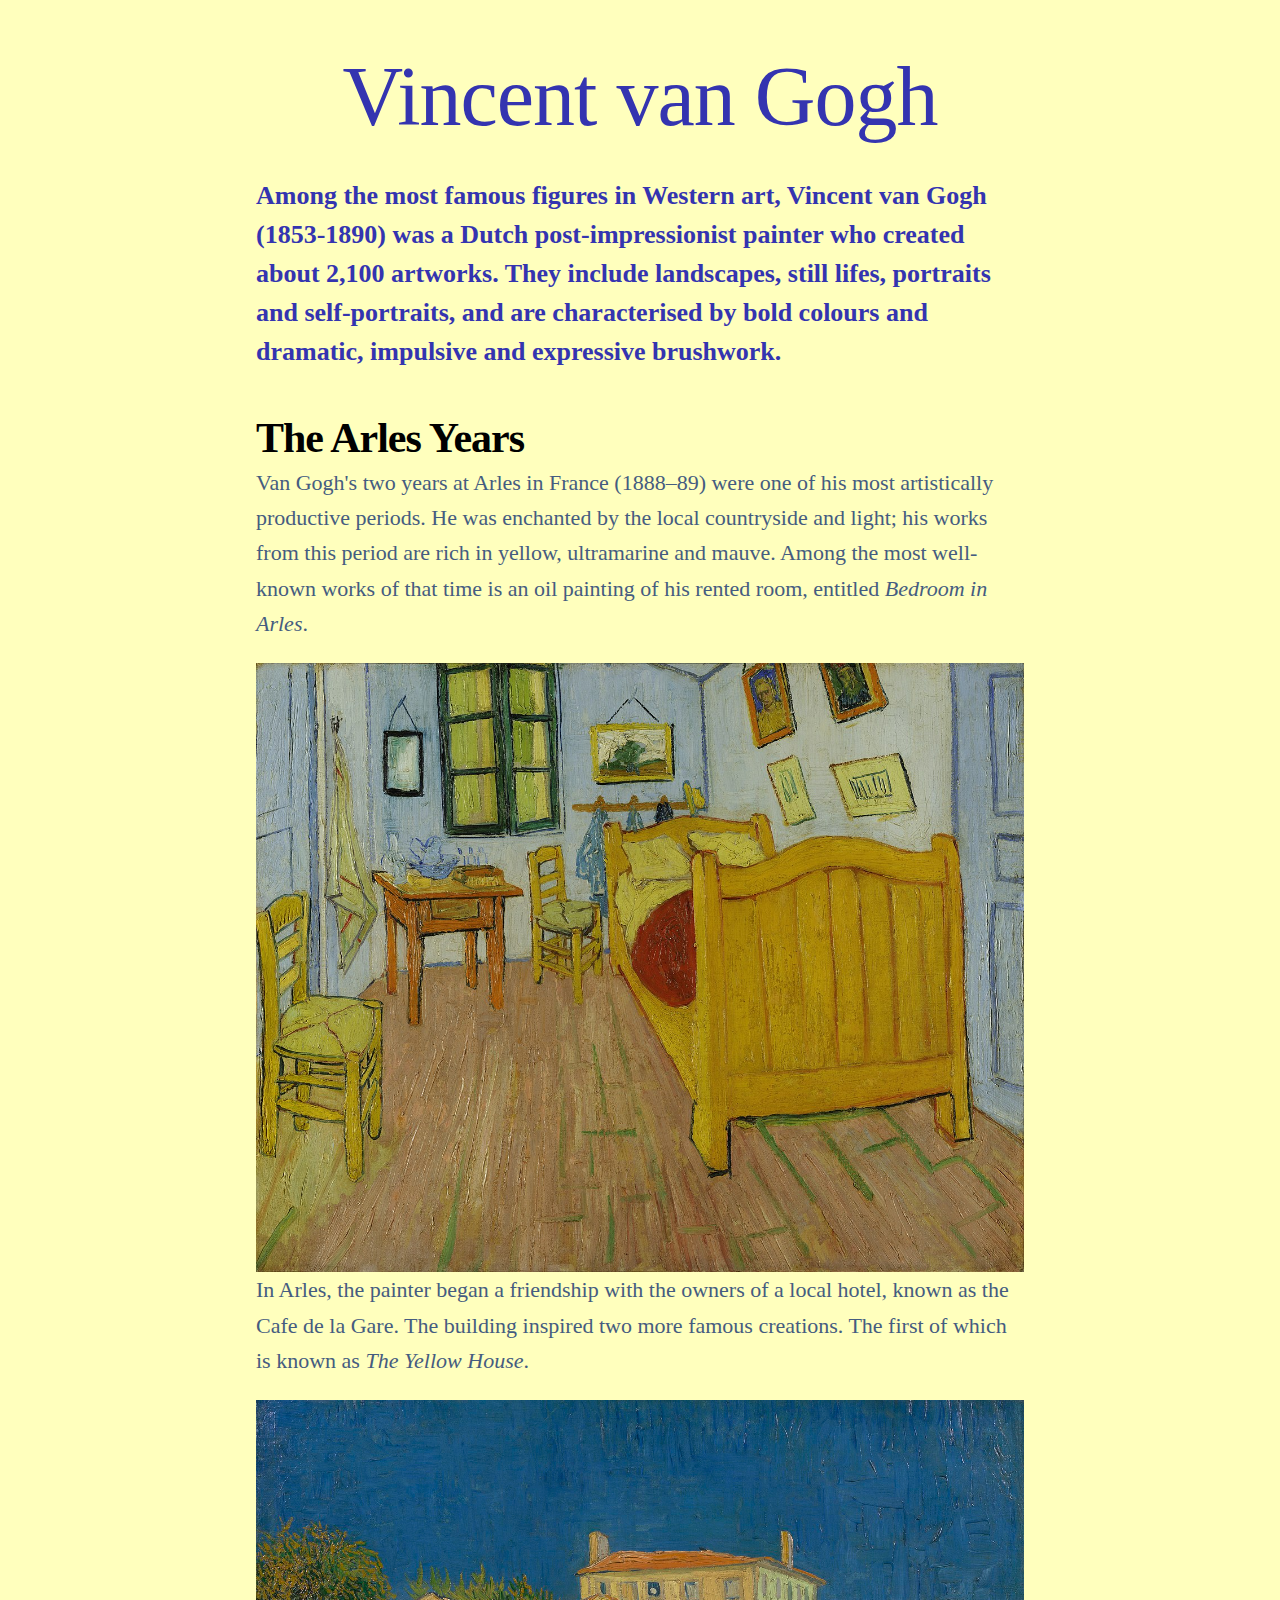
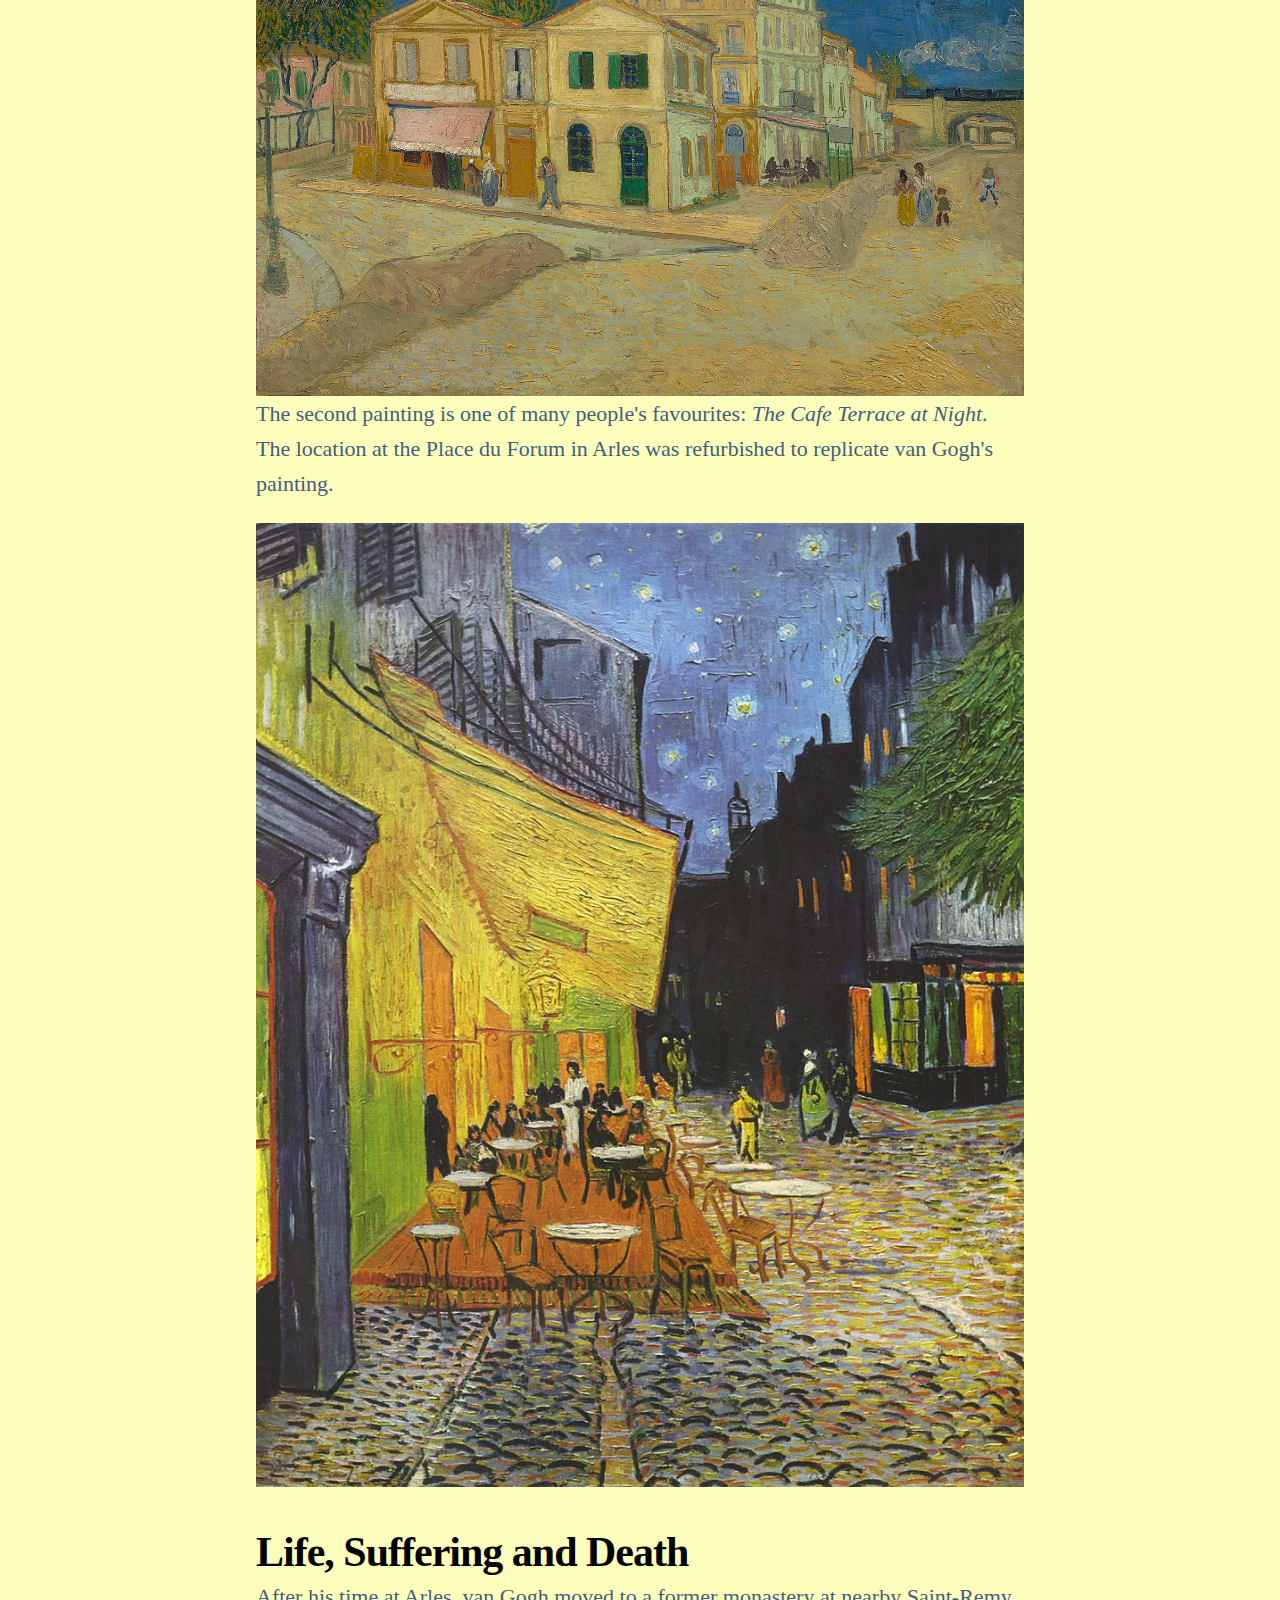
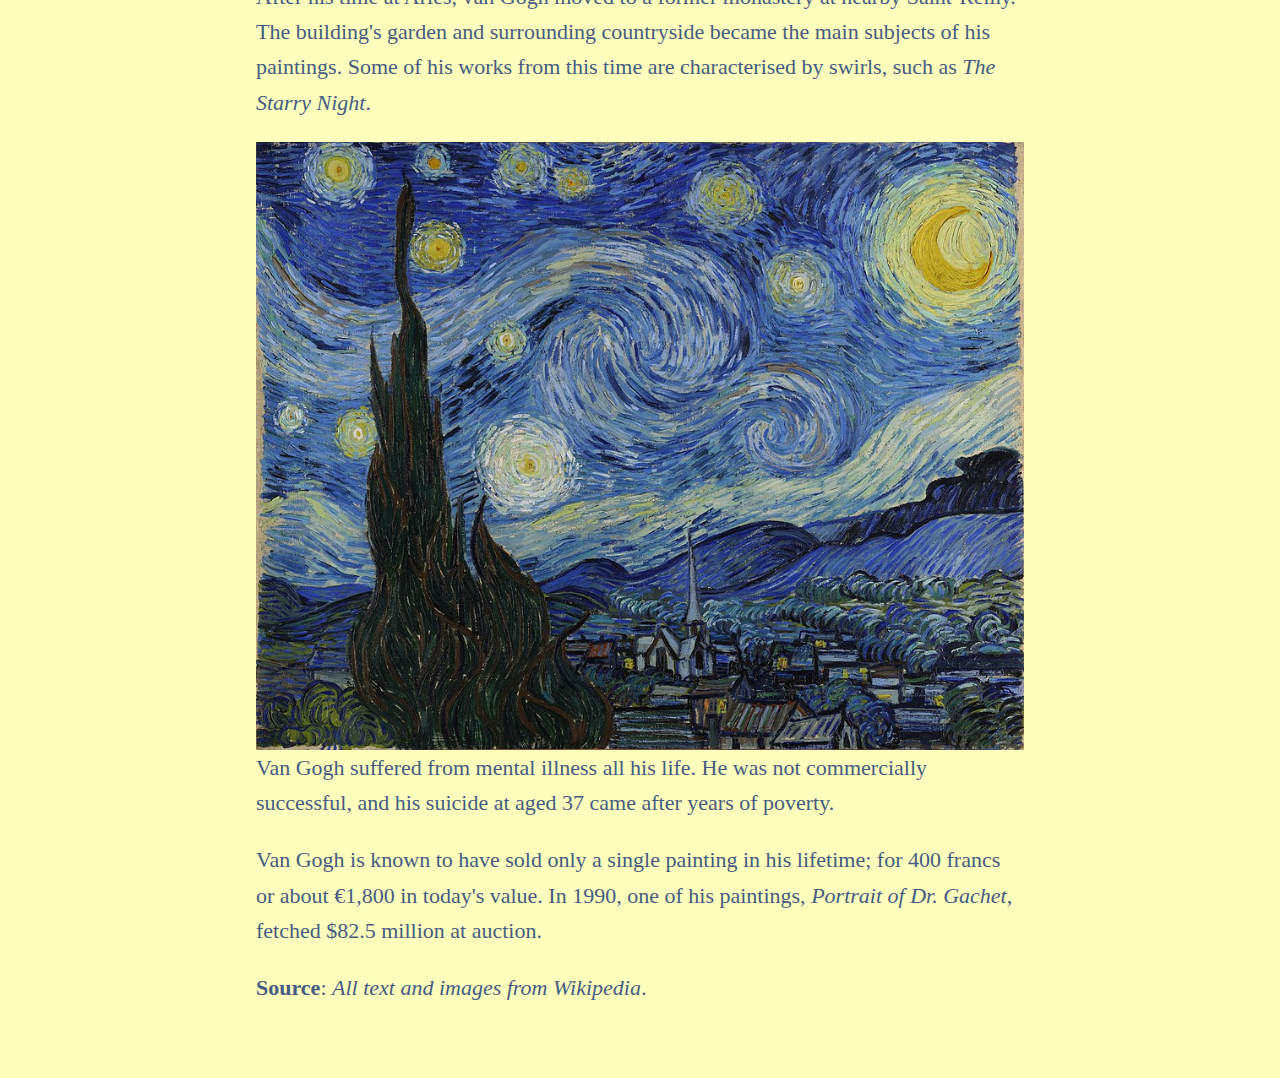
==== exercises/page-5.html @ 4f65fa59 "Add files via upload" ====
<!DOCTYPE html>
<html lang="en">
<head>
    <meta charset="UTF-8">
    <meta name="viewport" content="width=device-width, initial-scale=1.0">

    <title>Vincent van Gogh</title>
    <meta name="description" content="The Dutch post-impressionist whose works are characterised by bold colours and dramatic, impulsive and expressive brushwork.">

    <link rel="stylesheet" href="assets/css/style-5.css">

</head>


<body>
    
<h1>Vincent van Gogh</h1>

<h2>Among the most famous figures in Western art, Vincent van Gogh (1853-1890) was a Dutch post-impressionist painter who created about 2,100 artworks. They include landscapes, still lifes, portraits and self-portraits, and are characterised by bold colours and dramatic, impulsive and expressive brushwork.</h2>

<h3>The Arles Years</h3>
<p>Van Gogh's two years at Arles in France (1888–89) were one of his most artistically productive periods. He was enchanted by the local countryside and light; his works from this period are rich in yellow, ultramarine and mauve. Among the most well-known works of that time is an oil painting of his rented room, entitled <i>Bedroom in Arles</i>.</p>

<img src="assets/img/bedroom-arles-van-gogh.jpg" alt="Bedroom in Arles, van Gogh"> 

<p>In Arles, the painter began a friendship with the owners of a local hotel, known as the Cafe de la Gare. The building inspired two more famous creations. The first of which is known as <i>The Yellow House</i>.</p>  

<img src="assets/img/yellow-house-van-gogh.jpg" alt="The Yellow House, van Gogh">  

<p>The second painting is one of many people's favourites: <i>The Cafe Terrace at Night</i>. The location at the Place du Forum in Arles was refurbished to replicate van Gogh's painting.</p>

<img src="assets/img/cafe-terrace-at-night-van-gogh.jpg" alt="The Cafe Terrace at Night, van Gogh">  

<h3>Life, Suffering and Death</h3>

<p>After his time at Arles, van Gogh moved to a former monastery at nearby Saint-Remy. The building's garden and surrounding countryside became the main subjects of his paintings. Some of his works from this time are characterised by swirls, such as <i>The Starry Night</i>.</p>

<img src="assets/img/starry-night-van-gogh.jpg" alt="Starry Night, van Gogh">  

<p>Van Gogh suffered from mental illness all his life. He was not commercially successful, and his suicide at aged 37 came after years of poverty.</p>

<p>Van Gogh is known to have sold only a single painting in his lifetime; for 400 francs or about €1,800 in today's value. In 1990, one of his paintings, <i>Portrait of Dr. Gachet</i>, fetched $82.5 million at auction.</p>



<p><b>Source</b>: <i>All text and images from Wikipedia</i>.</p>

</body>
</html>
---- exercises/assets/css/style-5.css ----
/*  ============= WEB BROWSER RESETS ============ */
* { margin: 0; padding: 0; border: none }
*, *::before, *::after { box-sizing: border-box }
html { height: 100%; font-size: 100%; font: inherit; vertical-align: baseline;
scroll-behavior: smooth; scroll-padding-top: 20px }
body { max-width: 1920px; line-height: 1.5; margin-left: auto; margin-right: auto; 
min-height: 100vh; text-rendering: optimizeSpeed }  
img { width: 100%; height: auto; display: block }
h1, h2, h3, h4 { width: 100% }
input, button, textarea, select { font: inherit }

/* ================= ENDS ================ */

/* Desktops */
@media (min-width: 768px) { body { padding: 4% 20% } }

/* Mobiles */
@media (max-width: 767px) { body { padding: 12% 8% } }


/* Web page */
body {
    background-color: #FFFFBD;
}

/* Main heading */
h1 {
    font-family: serif;    
    font-size: 84px;
    line-height: 1.1;
    font-weight: normal;
    color: #3434B0;
    letter-spacing: -1px;
    text-align: center;
    margin-bottom: 32px;
}

/* Small headings */
h2 {
    font-family: serif;    
    font-size: 26px;
    color:#3434B0;
    line-height: 1.5;
    margin-bottom: 42px;
}

/* Smaller headings */
h3 {
    font-family: serif;    
    font-size: 42px;
    color: #000;
    letter-spacing:-1px;
    margin-top: 40px;
    margin-bottom: 2px;
    line-height: 1.2;
}

/* Text paragraphs */
p {
    font-family: serif;
    font-size: 22px;
    color: #455C80;
    line-height: 1.6;
    margin-top: 0;
    margin-bottom: 22px;
}
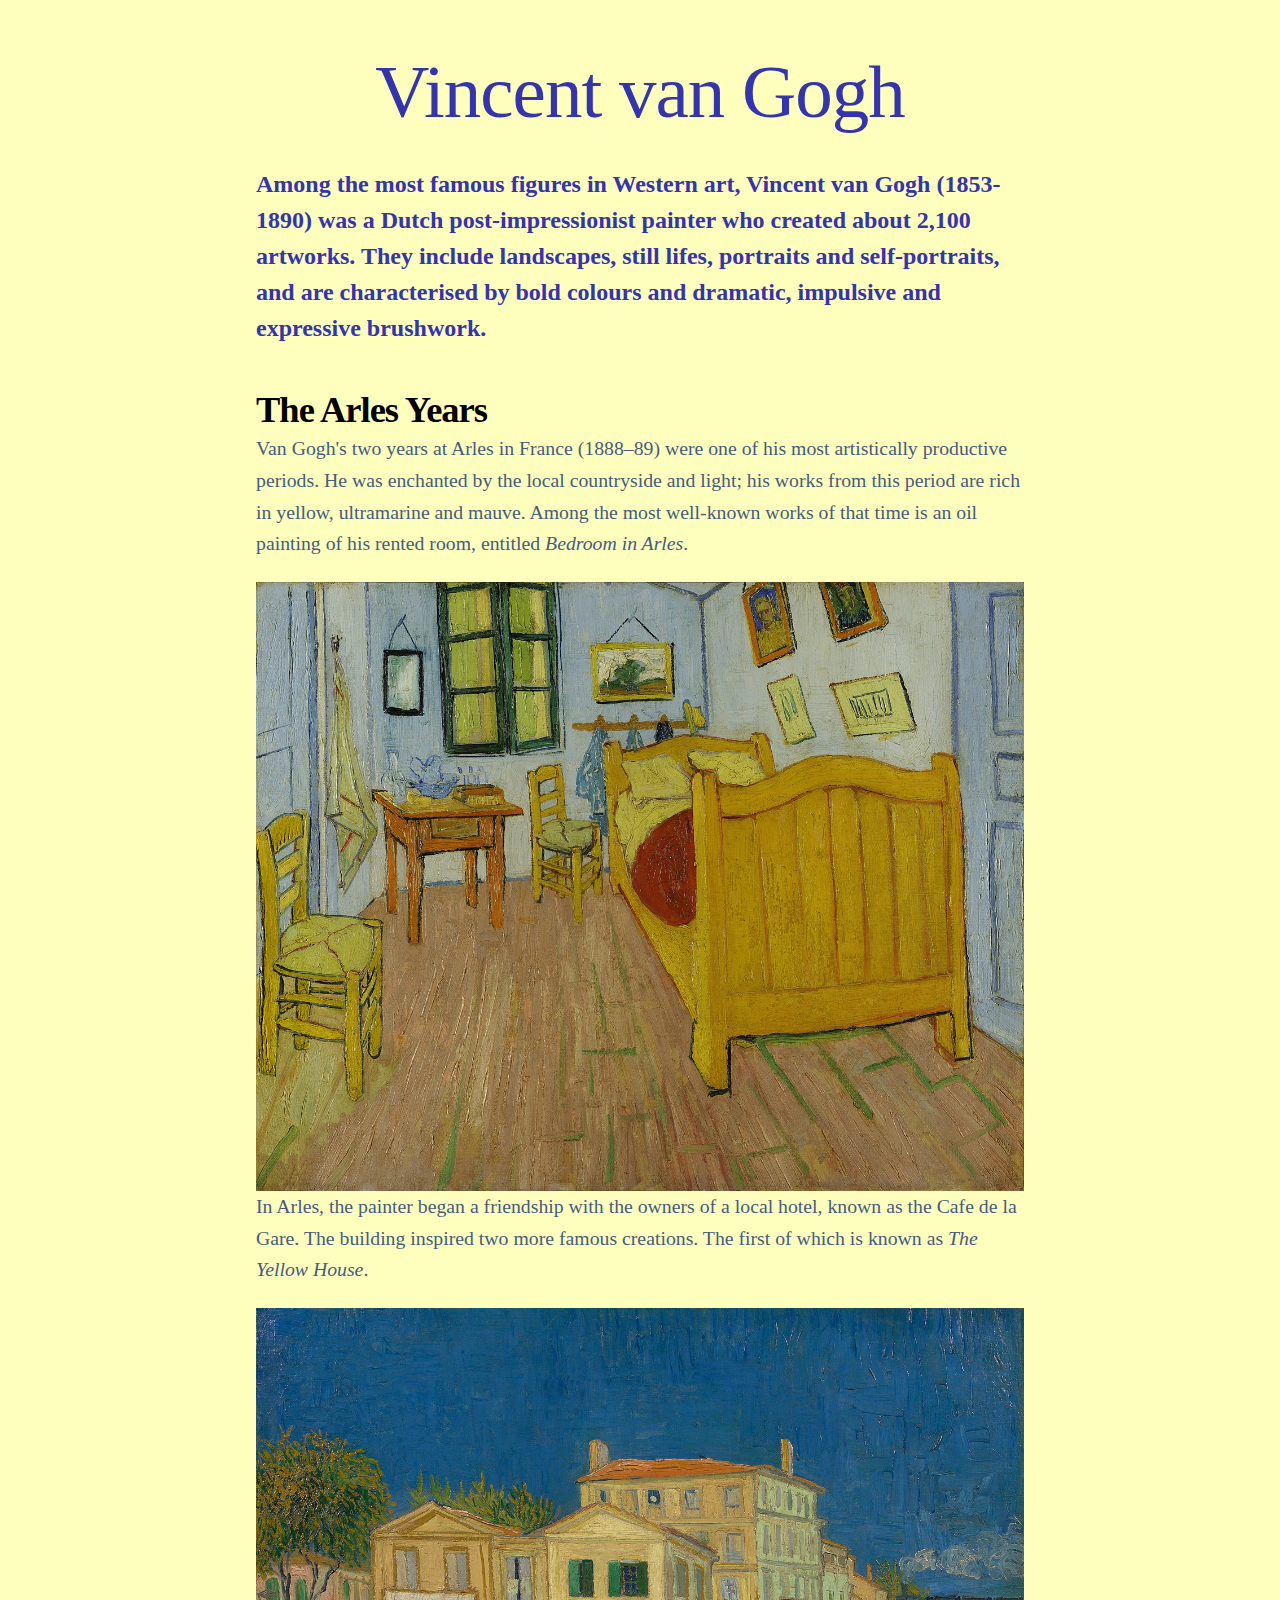
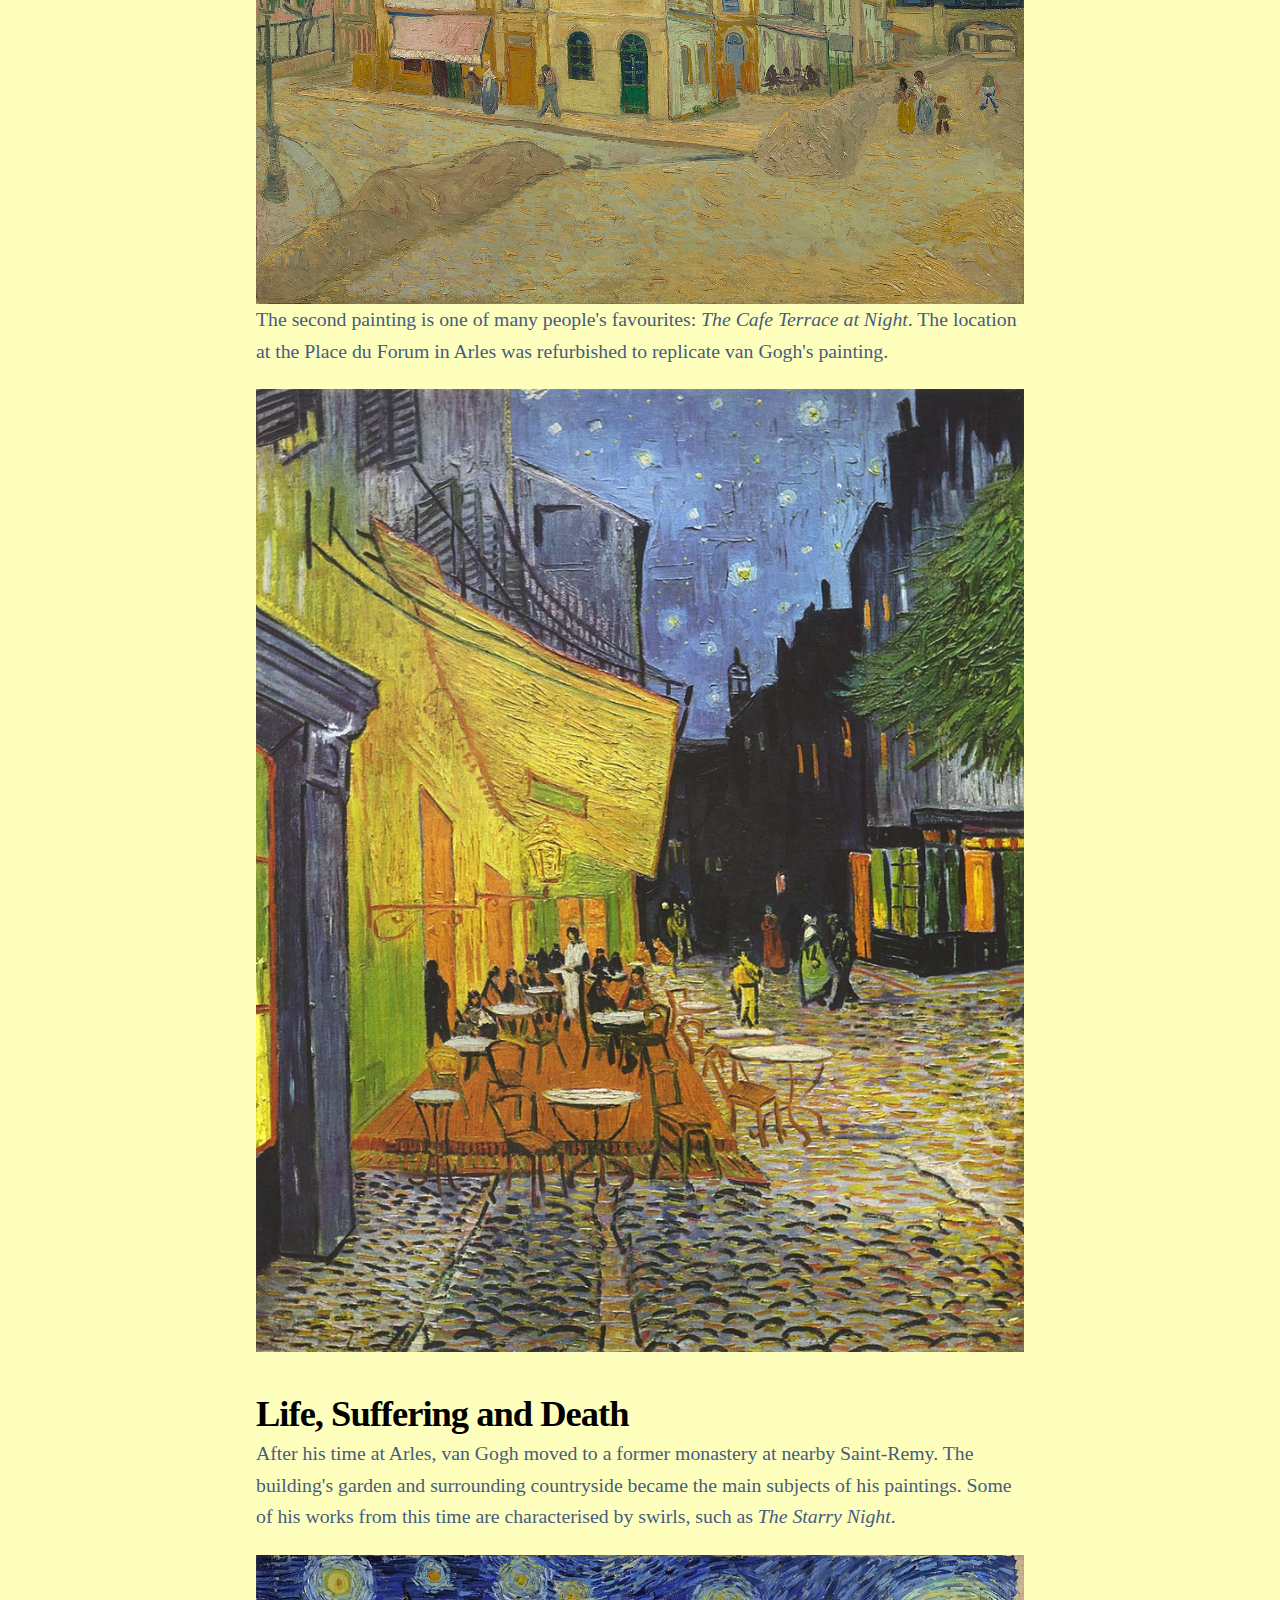
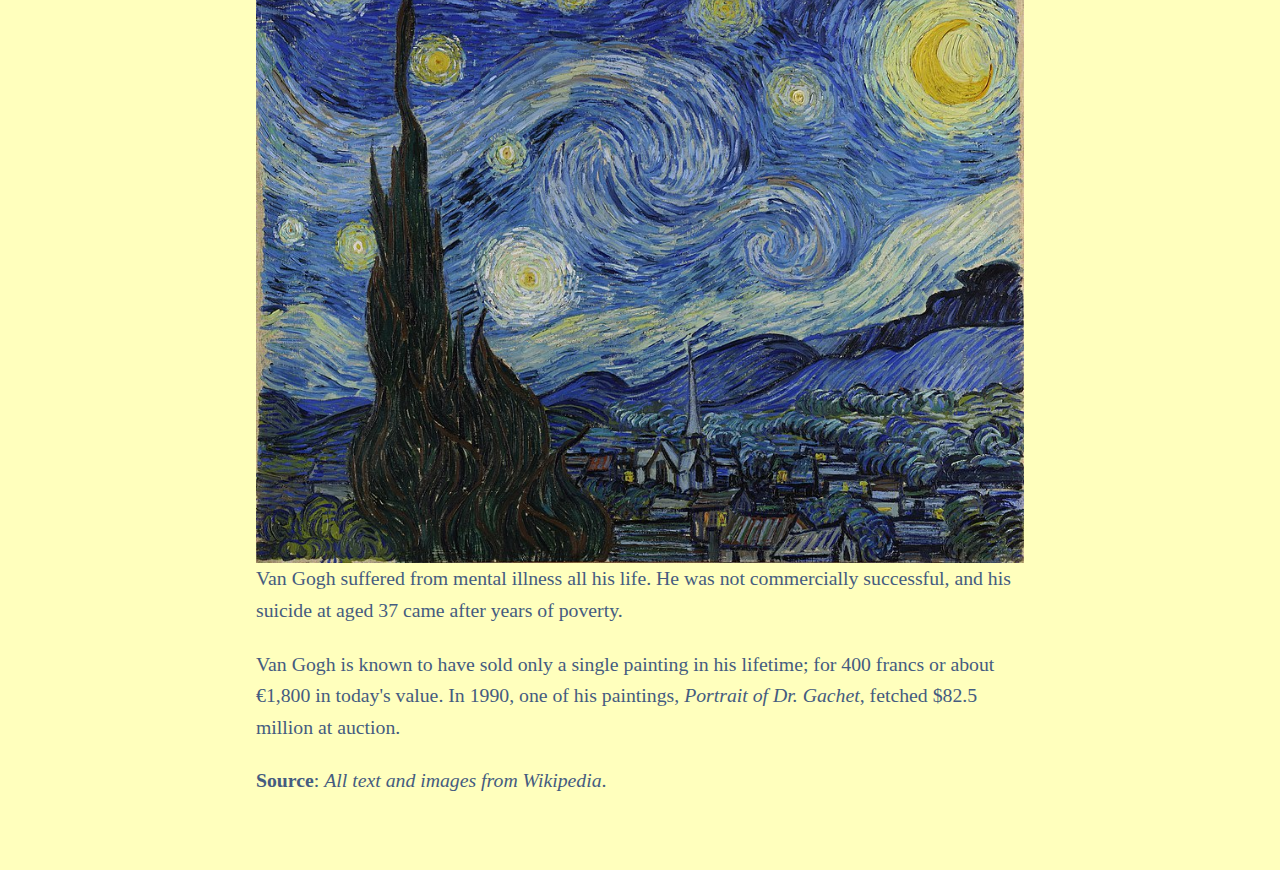
==== commit 62478843: "Add files via upload" ====
--- a/exercises/page-5.html
+++ b/exercises/page-5.html
@@ -8,6 +8,10 @@
     <meta name="description" content="The Dutch post-impressionist whose works are characterised by bold colours and dramatic, impulsive and expressive brushwork.">
 
     <link rel="stylesheet" href="assets/css/style-5.css">
+    <link rel="preconnect" href="https://fonts.googleapis.com">
+    <link rel="preconnect" href="https://fonts.gstatic.com" crossorigin>
+    <link href="https://fonts.googleapis.com/css2?family=Merriweather:ital,wght@0,300;0,400;0,700;1,400&display=swap" rel="stylesheet">
+
 
 </head>
 
--- a/exercises/assets/css/style-5.css
+++ b/exercises/assets/css/style-5.css
@@ -21,12 +21,13 @@
 /* Web page */
 body {
     background-color: #FFFFBD;
+    font-family:'marriweather', serif;  
 }
 
 /* Main heading */
 h1 {
-    font-family: serif;    
-    font-size: 84px;
+      
+    font-size: calc(48px + (84 - 48) * ((100vw - 320px) / (1600 - 320)));
     line-height: 1.1;
     font-weight: normal;
     color: #3434B0;
@@ -37,8 +38,8 @@
 
 /* Small headings */
 h2 {
-    font-family: serif;    
-    font-size: 26px;
+      
+    font-size: calc(18px + (26 - 18) * ((100vw - 320px) / (1600 - 320))); 
     color:#3434B0;
     line-height: 1.5;
     margin-bottom: 42px;
@@ -46,8 +47,9 @@
 
 /* Smaller headings */
 h3 {
-    font-family: serif;    
-    font-size: 42px;
+       
+    font-size: calc(32px + (38 - 32) * ((100vw - 320px) / (1600 - 320)));  
+
     color: #000;
     letter-spacing:-1px;
     margin-top: 40px;
@@ -57,8 +59,8 @@
 
 /* Text paragraphs */
 p {
-    font-family: serif;
-    font-size: 22px;
+    
+    font-size: calc(16px + (21 - 16) * ((100vw - 320px) / (1600 - 320)));
     color: #455C80;
     line-height: 1.6;
     margin-top: 0;
